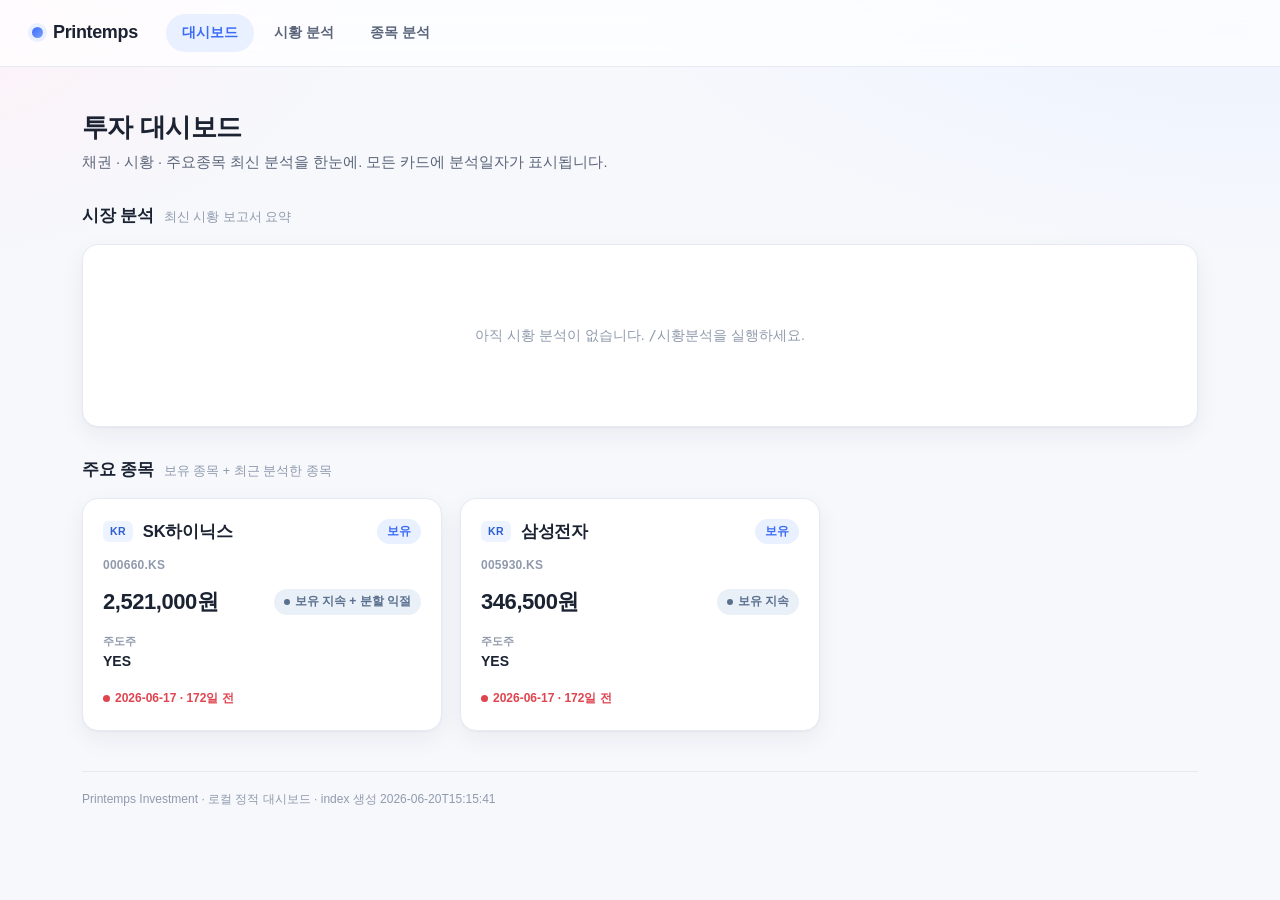
==== index.html @ ee17213f "update dashboard 2026-06-20 15:44" ====
<!DOCTYPE html>
<html lang="ko">
<head>
  <meta charset="utf-8">
  <meta name="viewport" content="width=device-width, initial-scale=1">
  <title>Printemps · 투자 대시보드</title>
  <link rel="stylesheet" href="assets/css/style.css">
</head>
<body>
  <div id="nav"></div>
  <div class="wrap" id="app">
    <div class="empty">불러오는 중…</div>
  </div>
  <script src="assets/js/api.js"></script>
  <script src="assets/js/home.js"></script>
</body>
</html>
---- assets/css/style.css ----
:root {
  --bg: #f6f8fc;
  --bg-grad: radial-gradient(1200px 600px at 100% -10%, #eaf1ff 0%, transparent 60%),
             radial-gradient(900px 500px at -10% 0%, #fef0f6 0%, transparent 55%);
  --surface: #ffffff;
  --surface-2: #f2f5fb;
  --border: #e6eaf2;
  --text: #1b2333;
  --text-2: #5b657a;
  --text-3: #909aad;
  --brand: #3b6cf6;
  --brand-soft: #e9f0ff;
  --green: #16a36a;
  --green-soft: #e3f7ee;
  --red: #e0444f;
  --red-soft: #fdeaec;
  --orange: #e7902b;
  --orange-soft: #fdf0db;
  --slate: #5a708f;
  --slate-soft: #eaf0f8;
  --shadow: 0 1px 2px rgba(27,35,51,.04), 0 8px 24px rgba(27,35,51,.06);
  --shadow-lg: 0 8px 40px rgba(27,35,51,.10);
  --radius: 16px;
  --radius-sm: 10px;
}

* { box-sizing: border-box; }
html, body { margin: 0; padding: 0; }
body {
  font-family: -apple-system, BlinkMacSystemFont, "Apple SD Gothic Neo", "Pretendard",
               "Segoe UI", Roboto, "Helvetica Neue", sans-serif;
  color: var(--text);
  background: var(--bg);
  background-image: var(--bg-grad);
  background-attachment: fixed;
  line-height: 1.55;
  -webkit-font-smoothing: antialiased;
}

a { color: inherit; text-decoration: none; }

/* ---------- top nav ---------- */
.nav {
  position: sticky; top: 0; z-index: 50;
  display: flex; align-items: center; gap: 28px;
  padding: 14px 32px;
  background: rgba(255,255,255,.72);
  backdrop-filter: saturate(180%) blur(14px);
  border-bottom: 1px solid var(--border);
}
.nav .brand { display: flex; align-items: center; gap: 10px; font-weight: 800; letter-spacing: -.02em; font-size: 18px; }
.nav .brand .dot { width: 11px; height: 11px; border-radius: 50%; background: linear-gradient(135deg, var(--brand), #7aa0ff); box-shadow: 0 0 0 4px var(--brand-soft); }
.nav .links { display: flex; gap: 4px; }
.nav .links a {
  padding: 8px 16px; border-radius: 999px; font-size: 14px; font-weight: 600; color: var(--text-2);
  transition: all .15s ease;
}
.nav .links a:hover { background: var(--surface-2); color: var(--text); }
.nav .links a.active { background: var(--brand-soft); color: var(--brand); }
.nav .spacer { flex: 1; }
.nav .stamp { font-size: 12.5px; color: var(--text-3); }
.nav .stamp b { color: var(--text-2); font-weight: 700; }

/* ---------- layout ---------- */
.wrap { max-width: 1180px; margin: 0 auto; padding: 32px; }
.page-head { margin: 8px 0 24px; }
.page-head h1 { font-size: 26px; font-weight: 800; letter-spacing: -.02em; margin: 0 0 4px; }
.page-head p { margin: 0; color: var(--text-2); font-size: 14.5px; }

.section-title { display: flex; align-items: baseline; gap: 10px; margin: 30px 0 14px; }
.section-title h2 { font-size: 17px; font-weight: 800; margin: 0; letter-spacing: -.01em; }
.section-title .hint { font-size: 12.5px; color: var(--text-3); }

.grid { display: grid; gap: 18px; }
.grid.cols-2 { grid-template-columns: 1fr 1fr; }
.grid.cards { grid-template-columns: repeat(auto-fill, minmax(280px, 1fr)); }
@media (max-width: 760px){ .grid.cols-2 { grid-template-columns: 1fr; } .wrap { padding: 20px; } }

/* ---------- card ---------- */
.card {
  background: var(--surface);
  border: 1px solid var(--border);
  border-radius: var(--radius);
  box-shadow: var(--shadow);
  padding: 20px;
}
.card.pad-lg { padding: 24px 26px; }
a.card { display: block; transition: transform .14s ease, box-shadow .14s ease; }
a.card:hover { transform: translateY(-3px); box-shadow: var(--shadow-lg); }

.card-head { display: flex; align-items: center; justify-content: space-between; gap: 12px; margin-bottom: 12px; }
.card-head .t { display: flex; align-items: center; gap: 10px; }
.card-head h3 { margin: 0; font-size: 16.5px; font-weight: 800; letter-spacing: -.01em; }
.card .ticker { font-size: 12px; color: var(--text-3); font-weight: 600; letter-spacing: .02em; }

.card .price { font-size: 22px; font-weight: 800; letter-spacing: -.02em; }
.card .summary { color: var(--text-2); font-size: 14px; margin: 10px 0 0; }

/* metrics row */
.metrics { display: flex; flex-wrap: wrap; gap: 8px 20px; margin-top: 14px; }
.metric { display: flex; flex-direction: column; gap: 1px; }
.metric .k { font-size: 11px; color: var(--text-3); font-weight: 600; }
.metric .v { font-size: 14px; font-weight: 700; }

/* thumbnail */
.thumb { margin-top: 14px; border-radius: var(--radius-sm); overflow: hidden; border: 1px solid var(--border); background: #fff; }
.thumb img { display: block; width: 100%; height: auto; }

/* ---------- badges ---------- */
.badge { display: inline-flex; align-items: center; gap: 5px; padding: 3px 10px; border-radius: 999px; font-size: 12px; font-weight: 700; line-height: 1.6; }
.badge.brand { background: var(--brand-soft); color: var(--brand); }
.badge.green { background: var(--green-soft); color: var(--green); }
.badge.red { background: var(--red-soft); color: var(--red); }
.badge.orange { background: var(--orange-soft); color: var(--orange); }
.badge.slate { background: var(--slate-soft); color: var(--slate); }
.badge.ghost { background: var(--surface-2); color: var(--text-2); }
.badge .led { width: 6px; height: 6px; border-radius: 50%; background: currentColor; }

.tag-mkt { font-size: 10.5px; font-weight: 800; padding: 2px 7px; border-radius: 6px; letter-spacing: .03em; }
.tag-mkt.KR { background: #eef4ff; color: #2d5fd0; }
.tag-mkt.US { background: #f0f7ee; color: #2f7d32; }

/* freshness */
.fresh { font-size: 12px; font-weight: 600; display: inline-flex; align-items: center; gap: 5px; }
.fresh .led { width: 7px; height: 7px; border-radius: 50%; }
.fresh.ok { color: var(--text-3); } .fresh.ok .led { background: var(--green); }
.fresh.warn { color: var(--orange); } .fresh.warn .led { background: var(--orange); }
.fresh.stale { color: var(--red); } .fresh.stale .led { background: var(--red); }

/* ---------- detail layout ---------- */
.detail { display: grid; grid-template-columns: 240px 1fr; gap: 24px; align-items: start; }
@media (max-width: 860px){ .detail { grid-template-columns: 1fr; } }
.sidebar { position: sticky; top: 84px; }
.history-list { display: flex; flex-direction: column; gap: 6px; }
.history-list .h-item {
  display: flex; align-items: center; justify-content: space-between; gap: 8px;
  padding: 10px 12px; border-radius: var(--radius-sm); border: 1px solid var(--border);
  background: var(--surface); cursor: pointer; font-size: 13.5px; font-weight: 600; transition: all .12s;
}
.history-list .h-item:hover { border-color: #cdd7ea; }
.history-list .h-item.active { background: var(--brand-soft); border-color: #bcd0ff; color: var(--brand); }

.picker { display: flex; flex-direction: column; gap: 6px; }
.picker .p-item { padding: 11px 13px; border-radius: var(--radius-sm); border: 1px solid var(--border); background: var(--surface); cursor: pointer; transition: all .12s; }
.picker .p-item:hover { border-color: #cdd7ea; }
.picker .p-item.active { background: var(--brand-soft); border-color: #bcd0ff; }
.picker .p-item .nm { font-weight: 700; font-size: 14px; display: flex; align-items: center; gap: 7px; }
.picker .p-item .sub { font-size: 11.5px; color: var(--text-3); margin-top: 2px; }

.toggle { display: inline-flex; gap: 4px; padding: 3px; background: var(--surface-2); border-radius: 999px; margin-bottom: 12px; }
.toggle button { border: 0; background: transparent; padding: 6px 14px; border-radius: 999px; font-size: 13px; font-weight: 700; color: var(--text-2); cursor: pointer; }
.toggle button.active { background: var(--surface); color: var(--brand); box-shadow: var(--shadow); }

/* detail header */
.dh { display: flex; align-items: flex-start; justify-content: space-between; gap: 16px; flex-wrap: wrap; }
.dh .title { font-size: 24px; font-weight: 800; letter-spacing: -.02em; display: flex; align-items: center; gap: 10px; }
.dh .price { font-size: 22px; font-weight: 800; }
.dh .meta { display: flex; align-items: center; gap: 10px; margin-top: 6px; flex-wrap: wrap; }

.chart-box { margin: 18px 0; border-radius: var(--radius); overflow: hidden; border: 1px solid var(--border); background: #fff; box-shadow: var(--shadow); }
.chart-box img { display: block; width: 100%; height: auto; }

/* ---------- markdown body ---------- */
.md { color: var(--text); font-size: 14.5px; }
.md h1, .md h2, .md h3 { letter-spacing: -.01em; line-height: 1.3; margin: 22px 0 10px; }
.md h1 { font-size: 20px; } .md h2 { font-size: 17px; } .md h3 { font-size: 15px; }
.md h2 { padding-bottom: 6px; border-bottom: 1px solid var(--border); }
.md p { margin: 8px 0; }
.md ul { margin: 8px 0; padding-left: 20px; }
.md li { margin: 3px 0; }
.md strong { font-weight: 700; }
.md code { background: var(--surface-2); padding: 1px 6px; border-radius: 6px; font-size: 12.5px;
           font-family: ui-monospace, "SF Mono", Menlo, monospace; }
.md pre { background: #0f1729; color: #d6e2ff; padding: 16px; border-radius: var(--radius-sm); overflow-x: auto;
          font-family: ui-monospace, "SF Mono", Menlo, monospace; font-size: 12.5px; line-height: 1.5; }
.md pre code { background: transparent; padding: 0; color: inherit; }
.md table { border-collapse: collapse; width: 100%; margin: 12px 0; font-size: 13.5px; }
.md th, .md td { border: 1px solid var(--border); padding: 7px 11px; text-align: left; }
.md th { background: var(--surface-2); font-weight: 700; }
.md hr { border: 0; border-top: 1px solid var(--border); margin: 18px 0; }

/* misc */
.empty { text-align: center; color: var(--text-3); padding: 60px 20px; font-size: 14px; }
.chips { display: flex; flex-wrap: wrap; gap: 6px; margin-top: 8px; }
.callout { background: var(--surface-2); border-radius: var(--radius-sm); padding: 12px 14px; font-size: 13.5px; color: var(--text-2); margin-top: 12px; }
.callout b { color: var(--text); }
.foot { margin-top: 40px; padding-top: 18px; border-top: 1px solid var(--border); color: var(--text-3); font-size: 12px; }
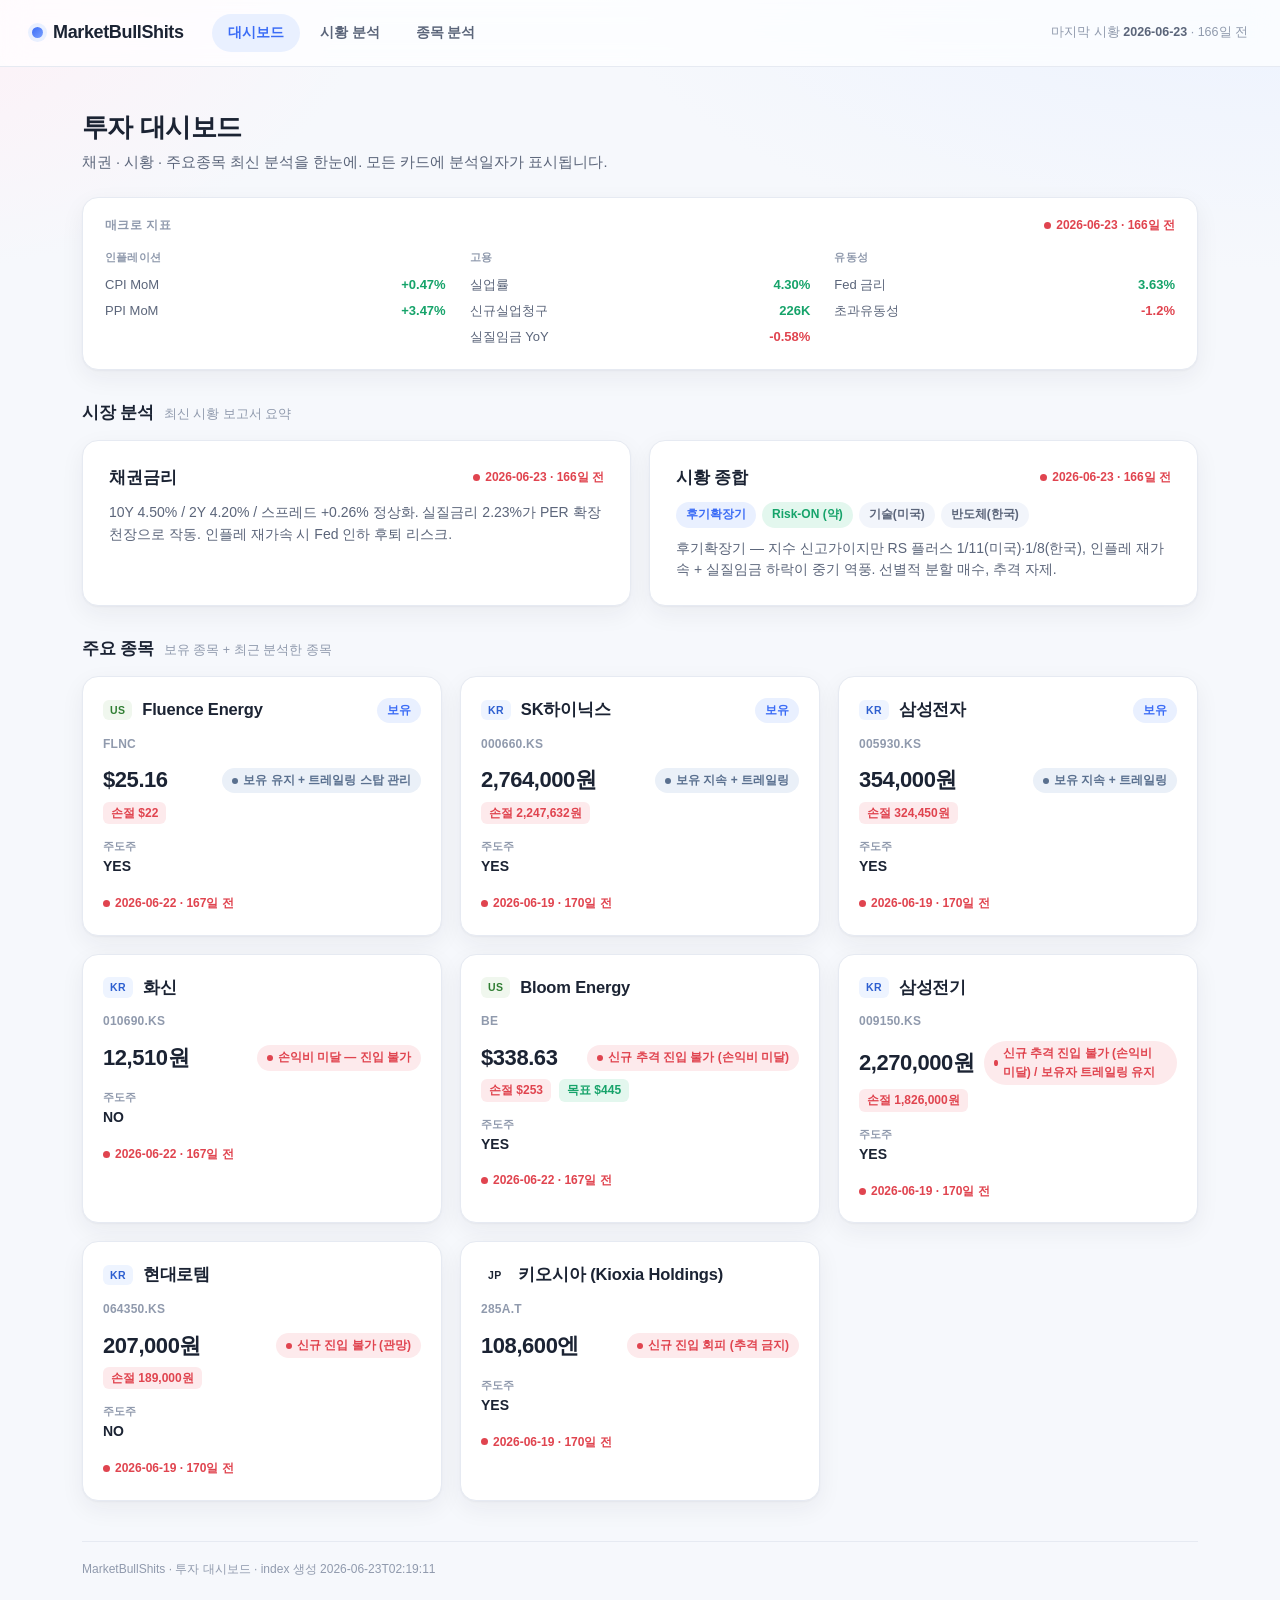
==== commit fbb8ee91: "update dashboard 2026-06-23 02:23" ====
--- a/index.html
+++ b/index.html
@@ -3,7 +3,7 @@
 <head>
   <meta charset="utf-8">
   <meta name="viewport" content="width=device-width, initial-scale=1">
-  <title>Printemps · 투자 대시보드</title>
+  <title>MarketBullShits · 투자 대시보드</title>
   <link rel="stylesheet" href="assets/css/style.css">
 </head>
 <body>
--- a/assets/css/style.css
+++ b/assets/css/style.css
@@ -93,8 +93,14 @@
 .card-head h3 { margin: 0; font-size: 16.5px; font-weight: 800; letter-spacing: -.01em; }
 .card .ticker { font-size: 12px; color: var(--text-3); font-weight: 600; letter-spacing: .02em; }
 
-.card .price { font-size: 22px; font-weight: 800; letter-spacing: -.02em; }
+.card .price { font-size: 22px; font-weight: 800; letter-spacing: -.02em; white-space: nowrap; }
 .card .summary { color: var(--text-2); font-size: 14px; margin: 10px 0 0; }
+
+/* price levels (stop / target near price) */
+.price-levels { display: flex; gap: 8px; margin-top: 4px; flex-wrap: wrap; }
+.pl { font-size: 12px; font-weight: 700; padding: 2px 8px; border-radius: 6px; white-space: nowrap; }
+.pl.stop { background: var(--red-soft); color: var(--red); }
+.pl.target { background: var(--green-soft); color: var(--green); }
 
 /* metrics row */
 .metrics { display: flex; flex-wrap: wrap; gap: 8px 20px; margin-top: 14px; }
@@ -154,7 +160,7 @@
 /* detail header */
 .dh { display: flex; align-items: flex-start; justify-content: space-between; gap: 16px; flex-wrap: wrap; }
 .dh .title { font-size: 24px; font-weight: 800; letter-spacing: -.02em; display: flex; align-items: center; gap: 10px; }
-.dh .price { font-size: 22px; font-weight: 800; }
+.dh .price { font-size: 22px; font-weight: 800; white-space: nowrap; }
 .dh .meta { display: flex; align-items: center; gap: 10px; margin-top: 6px; flex-wrap: wrap; }
 
 .chart-box { margin: 18px 0; border-radius: var(--radius); overflow: hidden; border: 1px solid var(--border); background: #fff; box-shadow: var(--shadow); }
@@ -179,9 +185,94 @@
 .md th { background: var(--surface-2); font-weight: 700; }
 .md hr { border: 0; border-top: 1px solid var(--border); margin: 18px 0; }
 
+/* ---------- macro indicator strip ---------- */
+.macro-strip {
+  background: var(--surface);
+  border: 1px solid var(--border);
+  border-radius: var(--radius);
+  box-shadow: var(--shadow);
+  padding: 18px 22px;
+  margin-bottom: 6px;
+}
+.macro-head {
+  display: flex; align-items: center; justify-content: space-between;
+  margin-bottom: 14px;
+}
+.macro-head h3 {
+  margin: 0; font-size: 12px; font-weight: 800; color: var(--text-3);
+  letter-spacing: .04em; text-transform: uppercase;
+}
+.macro-groups {
+  display: grid;
+  grid-template-columns: repeat(auto-fit, minmax(150px, 1fr));
+  gap: 16px 24px;
+}
+.macro-group-label {
+  font-size: 11px; font-weight: 700; color: var(--text-3); margin-bottom: 6px;
+  letter-spacing: .02em;
+}
+.macro-item {
+  display: flex; justify-content: space-between; align-items: center;
+  padding: 3px 0; font-size: 13px;
+}
+.macro-item .k { color: var(--text-2); }
+.macro-item .v { font-weight: 700; font-variant-numeric: tabular-nums; }
+.macro-item .v.neg { color: var(--red); }
+.macro-item .v.pos { color: var(--green); }
+
 /* misc */
 .empty { text-align: center; color: var(--text-3); padding: 60px 20px; font-size: 14px; }
 .chips { display: flex; flex-wrap: wrap; gap: 6px; margin-top: 8px; }
 .callout { background: var(--surface-2); border-radius: var(--radius-sm); padding: 12px 14px; font-size: 13.5px; color: var(--text-2); margin-top: 12px; }
 .callout b { color: var(--text); }
 .foot { margin-top: 40px; padding-top: 18px; border-top: 1px solid var(--border); color: var(--text-3); font-size: 12px; }
+
+/* ----- 툴팁 (ⓘ 마커 hover) ----- */
+.tip {
+  position: relative; display: inline-flex; align-items: center; justify-content: center;
+  width: 13px; height: 13px; margin-left: 4px; border-radius: 50%;
+  background: var(--text-3); color: #fff; font-size: 9px; font-weight: 700;
+  font-style: normal; cursor: help; vertical-align: middle; flex: none;
+}
+.tip::after {
+  content: attr(data-tip);
+  position: absolute; bottom: calc(100% + 8px); left: 50%; transform: translateX(-50%);
+  width: max-content; max-width: 300px;
+  background: var(--text); color: #fff; padding: 9px 11px; border-radius: 8px;
+  font-size: 11.5px; font-weight: 500; line-height: 1.55; white-space: pre-line;
+  text-align: left; box-shadow: var(--shadow);
+  opacity: 0; visibility: hidden; transition: opacity .12s; z-index: 50; pointer-events: none;
+}
+.tip:hover::after { opacity: 1; visibility: visible; }
+.scenario-line { margin-top: 4px; }
+.scenario-line:first-of-type { margin-top: 2px; }
+
+/* ----- 엘리엇 파동 시각화 ----- */
+.wave-label { font-weight: 800; margin-left: 6px; color: var(--text); }
+.wave-seq { display: flex; align-items: center; gap: 6px; margin-top: 10px; flex-wrap: wrap; }
+.wave-step {
+  width: 26px; height: 26px; border-radius: 50%; display: inline-flex;
+  align-items: center; justify-content: center; font-size: 12px; font-weight: 700;
+  border: 1.5px solid var(--border); color: var(--text-3); background: var(--surface);
+}
+.wave-step.up   { border-color: #cfe0ff; color: var(--brand); }
+.wave-step.down { border-color: #f6d9b0; color: var(--orange); }
+.wave-step.active {
+  background: var(--brand); color: #fff; border-color: var(--brand);
+  box-shadow: 0 0 0 3px var(--brand-soft); transform: scale(1.12);
+}
+.wave-step.down.active { background: var(--orange); border-color: var(--orange); box-shadow: 0 0 0 3px var(--orange-soft); }
+.wave-sep { width: 1px; height: 18px; background: var(--border); margin: 0 5px; }
+.wave-cap { margin-top: 7px; font-size: 11px; color: var(--text-3); }
+.wave-detail { margin-top: 9px; font-size: 12.5px; color: var(--text-3); line-height: 1.65; }
+
+/* [참고] 태그 — 보조 참고 지표(게이팅 아님) */
+.tag-ref {
+  display: inline-flex; align-items: center;
+  font-size: 9.5px; font-weight: 700; letter-spacing: .02em;
+  padding: 1px 6px; margin-left: 5px; border-radius: 4px;
+  background: var(--surface-2); color: var(--text-3); border: 1px solid var(--border);
+  vertical-align: middle; line-height: 1.5;
+}
+.wave-chart-box { margin-top: 12px; max-width: 560px; }
+.wave-chart-box img { display: block; width: 100%; height: auto; }
